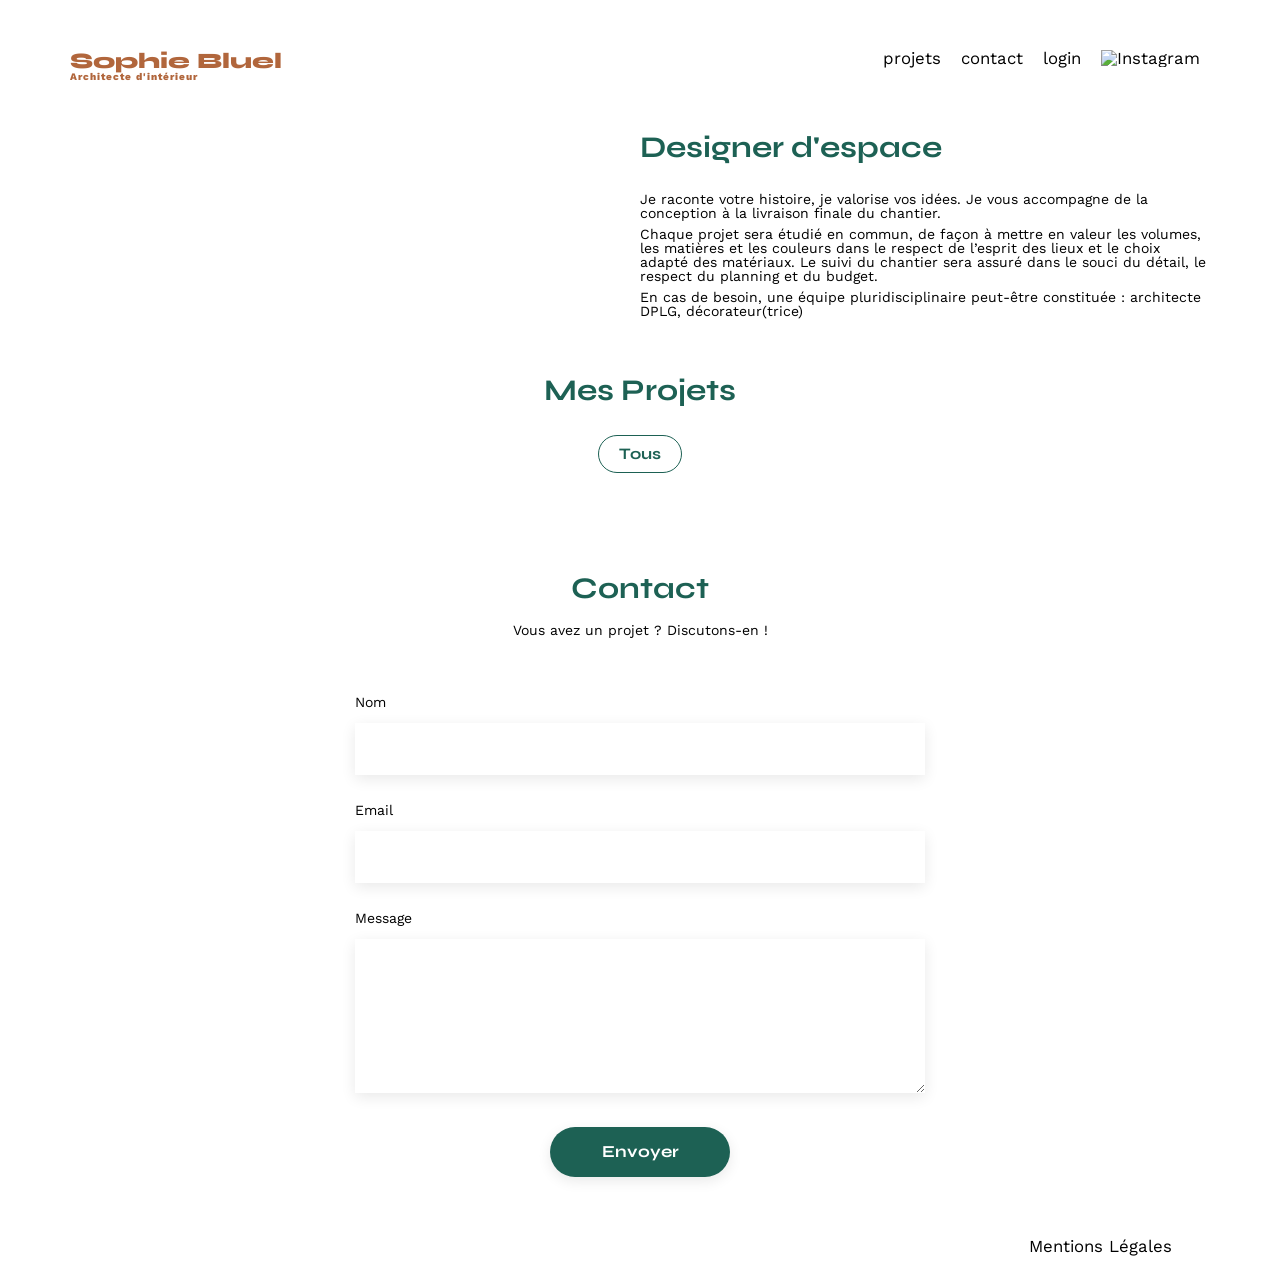
==== FrontEnd/index.html @ 0c23e9cd "mise en style des filtres" ====
<!DOCTYPE html>
<html lang="fr">
<head>
	<meta charset="UTF-8">
	<title>Sophie Bluel - Architecte d'intérieur</title>
	<meta name="viewport" content="width=device-width, initial-scale=1.0">
	<link rel="preconnect" href="https://fonts.googleapis.com">
	<link rel="preconnect" href="https://fonts.gstatic.com" crossorigin>
	<link href="https://fonts.googleapis.com/css2?family=Syne:wght@400..800&family=Work+Sans:ital,wght@0,100..900;1,100..900&display=swap" rel="stylesheet">	
	<meta name="description" content="">
	<link rel="stylesheet" href="./assets/style.css">
	<script src="https://kit.fontawesome.com/2fda15efa0.js" crossorigin="anonymous"></script>
	<script type="module" src="scripts/index.js" defer></script>
</head>
<body>
<header>
	<h1>Sophie Bluel <span>Architecte d'intérieur</span></h1>
	<nav>
		<ul>
			<li>projets</li>
			<li>contact</li>
			<li>login</li>
			<li><img src="./assets/icons/instagram.png" alt="Instagram"></li>
		</ul>
	</nav>
</header>
<main>
	<section id="introduction">
		<figure>
			<img src="./assets/images/sophie-bluel.png" alt="">
		</figure>
		<article>
			<h2>Designer d'espace</h2>
			<p>Je raconte votre histoire, je valorise vos idées. Je vous accompagne de la conception à la livraison finale du chantier.</p>
			<p>Chaque projet sera étudié en commun, de façon à mettre en valeur les volumes, les matières et les couleurs dans le respect de l’esprit des lieux et le choix adapté des matériaux. Le suivi du chantier sera assuré dans le souci du détail, le respect du planning et du budget.</p>
			<p>En cas de besoin, une équipe pluridisciplinaire peut-être constituée : architecte DPLG, décorateur(trice)</p>
		</article>
	</section>
	<section id="portfolio">
		<h2>Mes Projets</h2>
		<div class="gallery">
			
		</div>
	</section>
	<section id="contact">
		<h2>Contact</h2>
		<p>Vous avez un projet ? Discutons-en !</p>
		<form action="#" method="post">
			<label for="name">Nom</label>
			<input type="text" name="name" id="name">
			<label for="email">Email</label>
			<input type="email" name="email" id="email">
			<label for="message">Message</label>
			<textarea name="message" id="message" cols="30" rows="10"></textarea>
			<input type="submit" value="Envoyer">
		</form>
	</section>
</main>

<footer>
	<nav>
		<ul>
			<li>Mentions Légales</li>
		</ul>
	</nav>
</footer>
</body>
</html>
---- FrontEnd/assets/style.css ----
/* http://meyerweb.com/eric/tools/css/reset/
   v2.0 | 20110126
   License: none (public domain)
*/

html, body, div, span, applet, object, iframe,
h1, h2, h3, h4, h5, h6, p, blockquote, pre,
a, abbr, acronym, address, big, cite, code,
del, dfn, em, img, ins, kbd, q, s, samp,
small, strike, strong, sub, sup, tt, var,
b, u, i, center,
dl, dt, dd, ol, ul, li,
fieldset, form, label, legend,
table, caption, tbody, tfoot, thead, tr, th, td,
article, aside, canvas, details, embed,
figure, figcaption, footer, header, hgroup,
menu, nav, output, ruby, section, summary,
time, mark, audio, video {
	margin: 0;
	padding: 0;
	border: 0;
	font-size: 100%;
	font: inherit;
	vertical-align: baseline;
}
/* HTML5 display-role reset for older browsers */
article, aside, details, figcaption, figure,
footer, header, hgroup, menu, nav, section {
	display: block;
}
body {
	line-height: 1;
}
ol, ul {
	list-style: none;
}
blockquote, q {
	quotes: none;
}
blockquote:before, blockquote:after,
q:before, q:after {
	content: '';
	content: none;
}
table {
	border-collapse: collapse;
	border-spacing: 0;
}
/** end reset css**/
body {
	max-width: 1140px;
	margin:auto;
	font-family: 'Work Sans' ;
	font-size: 14px;
}
header {
	display: flex;
	justify-content: space-between;
	margin: 50px 0
}
section {
	margin: 50px 0
}

h1{
	display: flex;
	flex-direction: column;
	font-family: 'Syne';
	font-size: 22px;
	font-weight: 800;
	color: #B1663C
}

h1 > span {
	font-family: 'Work Sans';
	font-size:10px;
	letter-spacing: 0.1em;
;
}

h2{
	font-family: 'Syne';
	font-weight: 700;
	font-size: 30px;
	color: #1D6154
}
nav ul {
	display: flex;
	align-items: center;
	list-style-type: none;

}
nav li {
	padding: 0 10px;
	font-size: 1.2em;
}

li:hover {
	color: #B1663C;
}
#introduction {
	display: flex;
	align-items: center;
}
#introduction figure {
	flex: 1
}
#introduction img {
	display: block;
	margin: auto;
	width: 80%;
}

#introduction article {
	flex: 1
}
#introduction h2 {
	margin-bottom: 1em;
}

#introduction p {
	margin-bottom: 0.5em;
}
#portfolio h2 {
	text-align: center;
	margin-bottom: 1em;
}
/* Filtres par Catégories*/
#portfolio ul{
	display: flex;
	justify-content: center;
	align-items: center;
	gap: 10px;
	color:#1D6154;
	margin-bottom: 50px;
}
#portfolio li{
	font-family: Syne;
	font-size: 16px;
	font-weight: 700;
	border: 1px solid #1D6154;
	padding: 10px 20px;
	border-radius: 60px;
	cursor: pointer;
}
#portfolio li:hover{
	background-color: #1D6154;
	color: #fff;
}
/******* GALLERY ******/
.gallery {
	width: 100%;
	display: grid;
	grid-template-columns: 1fr 1fr 1fr;
	grid-column-gap: 20px;
	grid-row-gap: 20px;
}

.gallery img {
	width: 100%;

}
#contact {
	width: 50%;
margin: auto;
}
#contact > * {
	text-align: center;

}
#contact h2{
	margin-bottom: 20px;
}
#contact form {
	text-align: left;
	margin-top:30px;
	display: flex;
	flex-direction: column;
}

#contact input {
	height: 50px;
	font-size: 1.2em;
	border: none;
	box-shadow: 0px 4px 14px rgba(0, 0, 0, 0.09);
}
#contact label {
	margin: 2em 0 1em 0;
}
#contact textarea {
	border: none;
	box-shadow: 0px 4px 14px rgba(0, 0, 0, 0.09);
}

input[type="submit"]{
	font-family: 'Syne';
	font-weight: 700;
	color: white;
	background-color: #1D6154;
	margin : 2em auto ;
	width: 180px;
	text-align: center;
	border-radius: 60px ;
}

footer nav ul {
	display: flex;
	justify-content: flex-end;
	margin: 2em
}
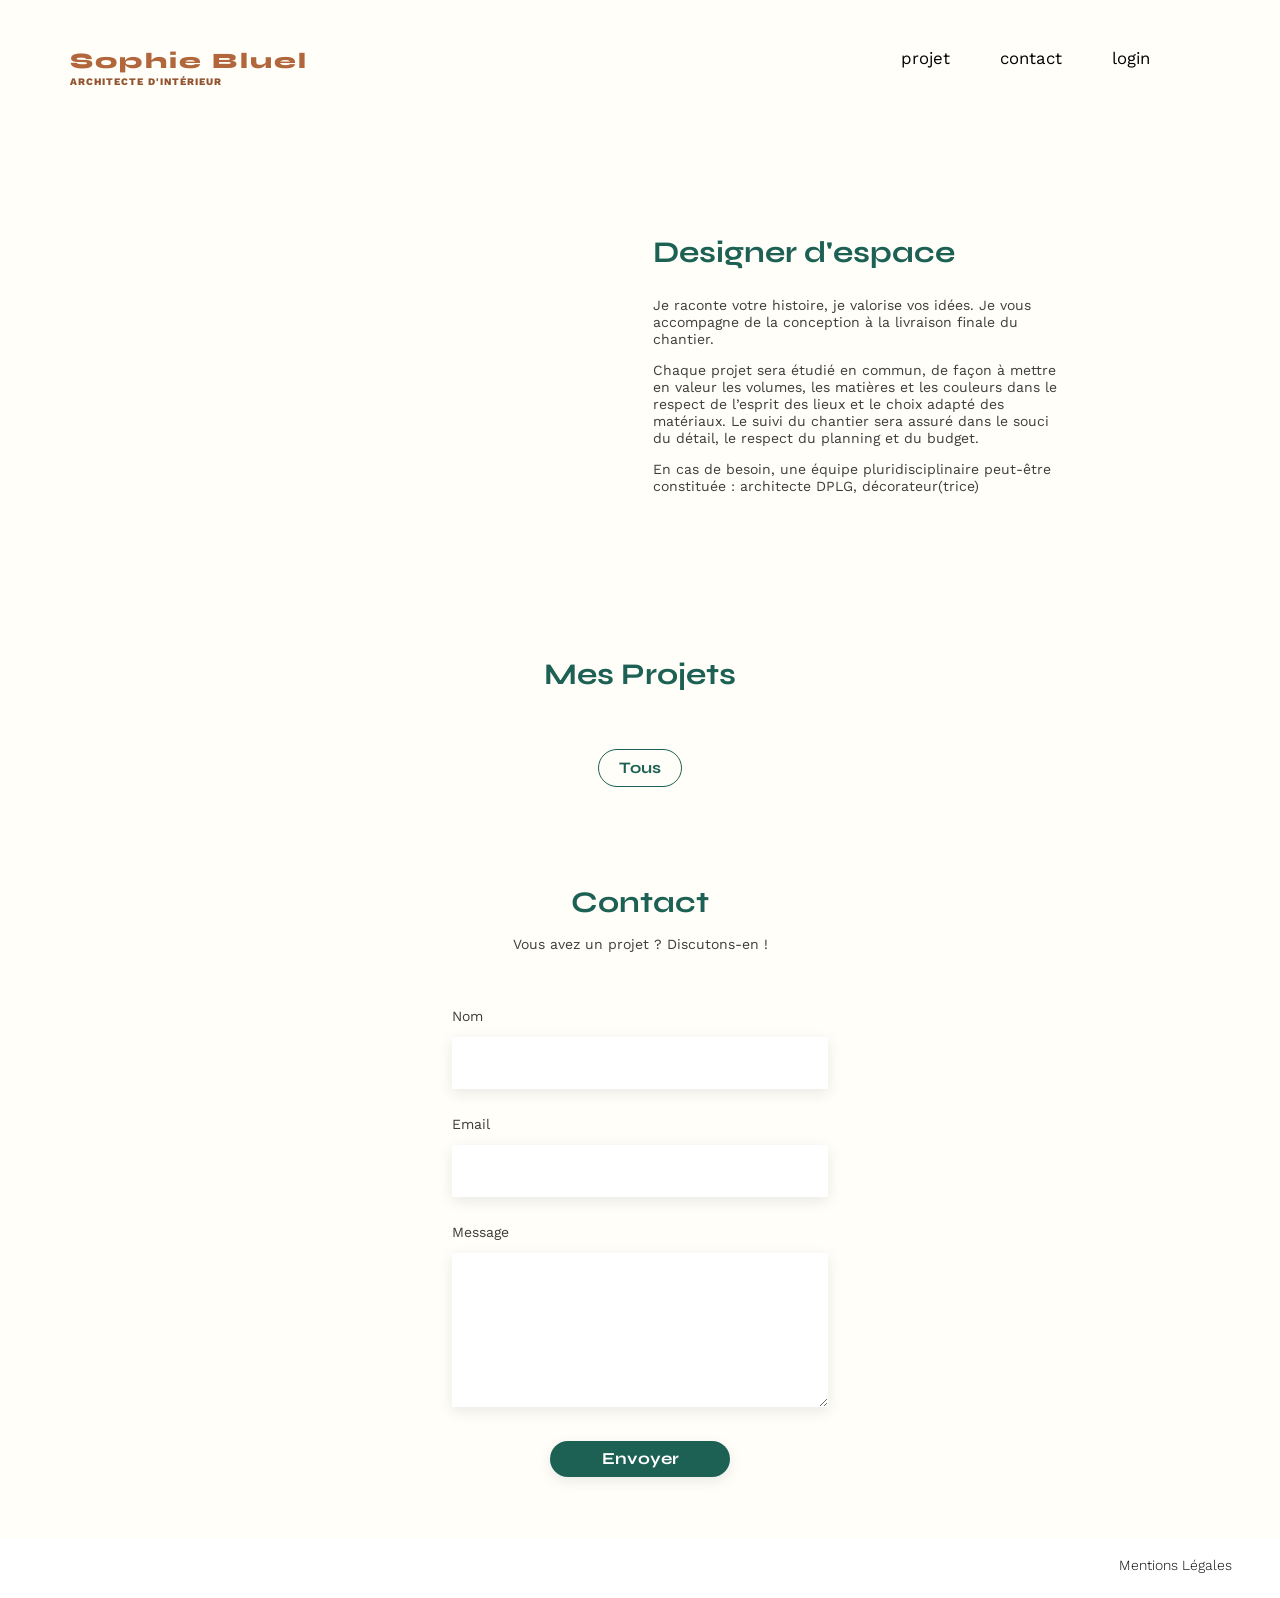
==== commit 2e781966: "Mis en style de la page d'acceuil" ====
--- a/FrontEnd/index.html
+++ b/FrontEnd/index.html
@@ -17,10 +17,20 @@
 	<h1>Sophie Bluel <span>Architecte d'intérieur</span></h1>
 	<nav>
 		<ul>
-			<li>projets</li>
-			<li>contact</li>
-			<li>login</li>
-			<li><img src="./assets/icons/instagram.png" alt="Instagram"></li>
+			<li>
+				<a href="#portfolio">projet</a>
+			</li>
+			<li>
+				<a href="#contact">contact</a>
+			</li>
+			<li>
+				<a href="./login/login.html">login</a>
+			</li>
+			<li>
+				<a href="https://www.instagram.com" target="_blank">
+					<i class="fa-brands fa-instagram"></i>
+				</a>
+			</li>
 		</ul>
 	</nav>
 </header>
--- a/FrontEnd/assets/style.css
+++ b/FrontEnd/assets/style.css
@@ -52,78 +52,97 @@
 	margin:auto;
 	font-family: 'Work Sans' ;
 	font-size: 14px;
-}
+	background: #FFFEF8;
+	box-sizing: border-box;
+}
+a{
+	text-decoration: none;
+	color: inherit;
+}
+section {
+	margin: 50px 100px;
+}
+h2{
+	font-family: 'Syne';
+	font-weight: 700;
+	font-size: 30px;
+	color: #1D6154
+}
+li:hover {
+	color: #000;
+	font-weight: 700;
+}
+p{
+	color: #3D3D3D;
+}
+/***** HEADER ****/
 header {
 	display: flex;
 	justify-content: space-between;
 	margin: 50px 0
 }
-section {
-	margin: 50px 0
-}
-
 h1{
 	display: flex;
 	flex-direction: column;
 	font-family: 'Syne';
 	font-size: 22px;
 	font-weight: 800;
-	color: #B1663C
-}
-
+	color: #B1663C;
+	letter-spacing: 0.1em;
+}
 h1 > span {
 	font-family: 'Work Sans';
 	font-size:10px;
 	letter-spacing: 0.1em;
-;
-}
-
-h2{
-	font-family: 'Syne';
-	font-weight: 700;
-	font-size: 30px;
-	color: #1D6154
+	color: #93532F;
+	text-transform: uppercase;
+	margin-top: 5px;
 }
 nav ul {
 	display: flex;
 	align-items: center;
 	list-style-type: none;
-
+	gap:30px;
 }
 nav li {
 	padding: 0 10px;
 	font-size: 1.2em;
-}
-
-li:hover {
-	color: #B1663C;
-}
+	cursor: pointer;
+}
+.fa-instagram{
+	font-size: 22px;
+	color:#000;
+}
+/****** INTRODUCTION *****/
 #introduction {
 	display: flex;
 	align-items: center;
+	gap:25px;
+	margin: 150px 0;
 }
 #introduction figure {
 	flex: 1
 }
 #introduction img {
 	display: block;
-	margin: auto;
+	margin: auto ;
 	width: 80%;
 }
-
 #introduction article {
 	flex: 1
 }
 #introduction h2 {
 	margin-bottom: 1em;
 }
-
 #introduction p {
-	margin-bottom: 0.5em;
-}
+	margin-bottom: 1em;
+	line-height: 17px;
+	margin-right: 150px;
+}
+/****** SECTION PORTFOLIO ****/
 #portfolio h2 {
 	text-align: center;
-	margin-bottom: 1em;
+	margin-bottom: 2em;
 }
 /* Filtres par Catégories*/
 #portfolio ul{
@@ -155,57 +174,71 @@
 	grid-column-gap: 20px;
 	grid-row-gap: 20px;
 }
-
 .gallery img {
 	width: 100%;
-
-}
+}
+.gallery figcaption{
+	font-size: 13px;
+	padding: 5px 0;
+	color: #3D3D3D;
+}
+/**** SECTION CONTACT ***/	
 #contact {
-	width: 50%;
-margin: auto;
-}
-#contact > * {
+	width: 33%;
+	margin: auto;
 	text-align: center;
-
 }
 #contact h2{
 	margin-bottom: 20px;
 }
-#contact form {
+
+form {
 	text-align: left;
 	margin-top:30px;
 	display: flex;
 	flex-direction: column;
-}
-
-#contact input {
+	color:#3D3D3D
+}
+input {
 	height: 50px;
 	font-size: 1.2em;
 	border: none;
 	box-shadow: 0px 4px 14px rgba(0, 0, 0, 0.09);
 }
-#contact label {
+label {
 	margin: 2em 0 1em 0;
 }
 #contact textarea {
 	border: none;
 	box-shadow: 0px 4px 14px rgba(0, 0, 0, 0.09);
 }
-
 input[type="submit"]{
 	font-family: 'Syne';
 	font-weight: 700;
 	color: white;
 	background-color: #1D6154;
-	margin : 2em auto ;
+	margin : 2em auto;
 	width: 180px;
 	text-align: center;
-	border-radius: 60px ;
-}
-
+	border-radius: 60px;
+	height:36px;
+	cursor: pointer;
+}
+/****** FOOTER *****/
+footer{
+	background-color: #fff;
+	height: 60px;
+	margin:0 -150px
+}
 footer nav ul {
 	display: flex;
 	justify-content: flex-end;
 	margin: 2em
 }
+footer li{
+	font-family: Work Sans;
+	font-size: 14px;
+	font-weight: 300;
+	padding:20px 100px;
+}
 
